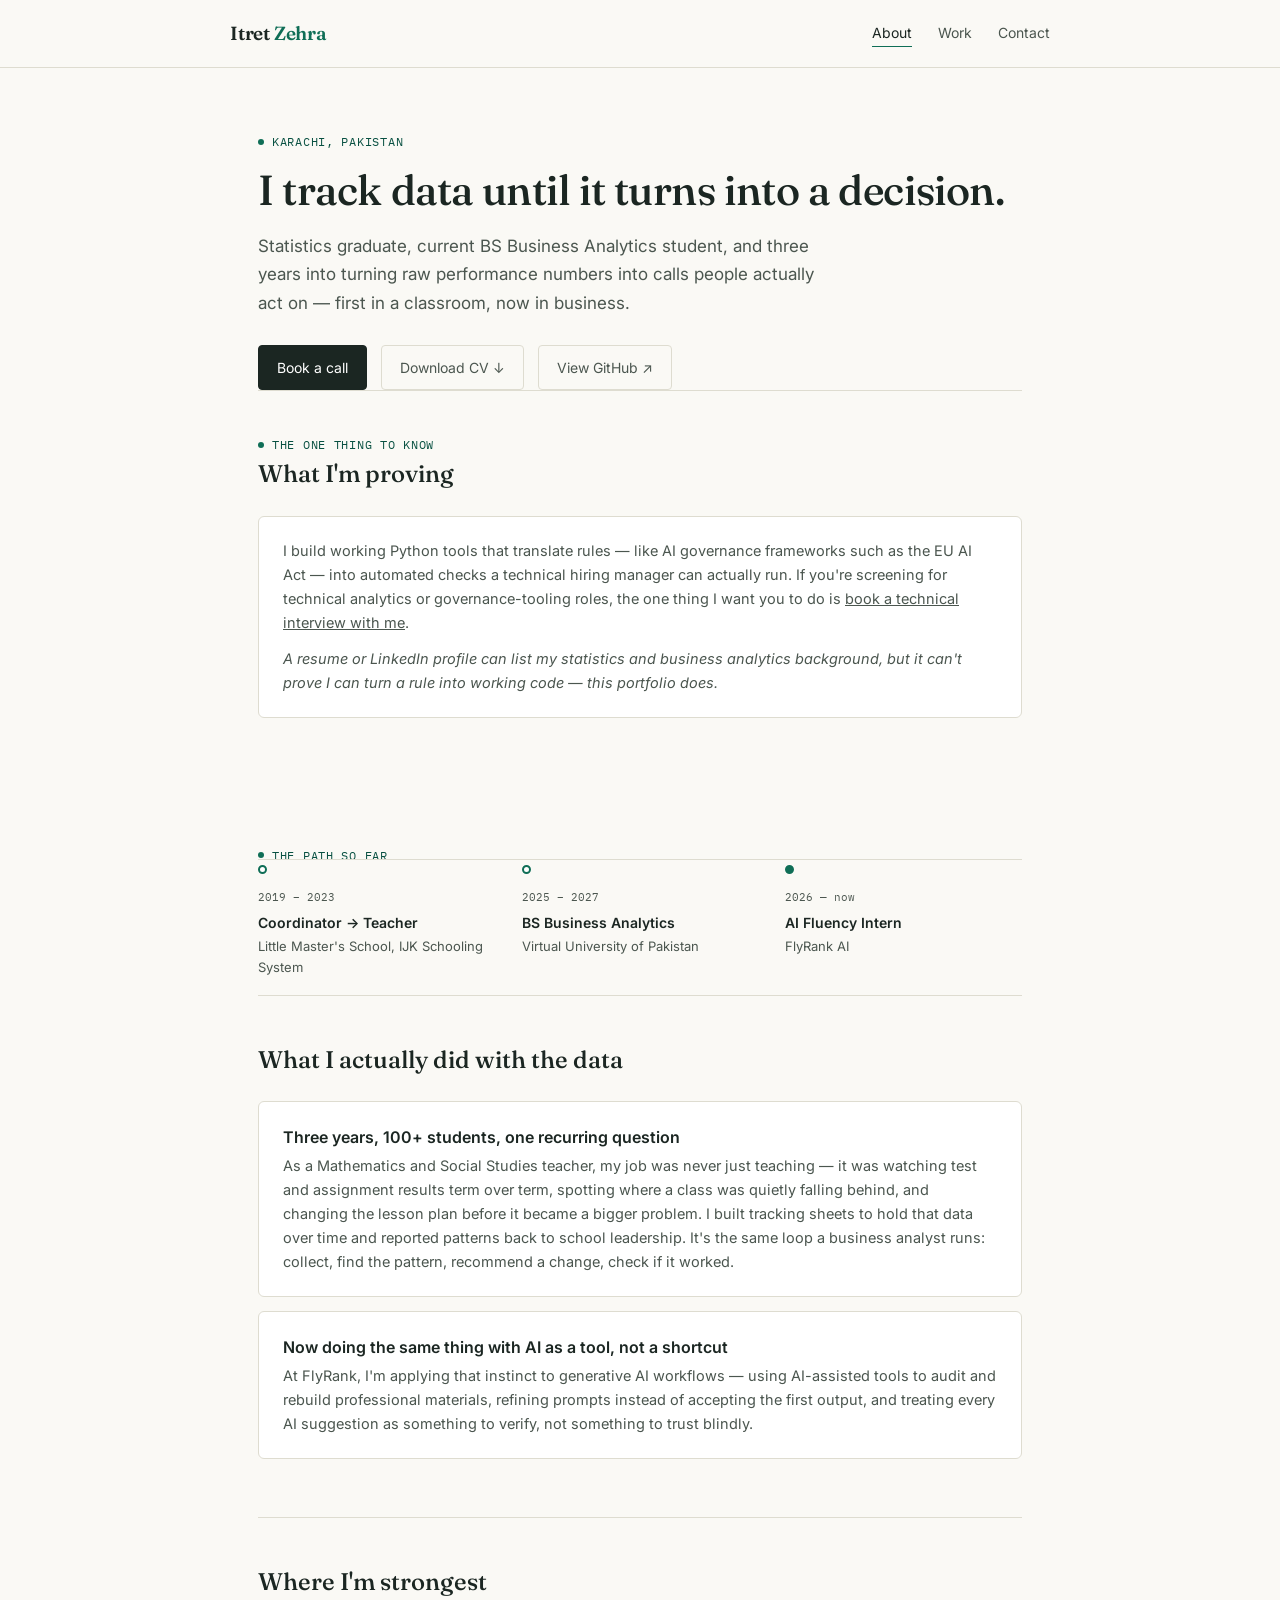
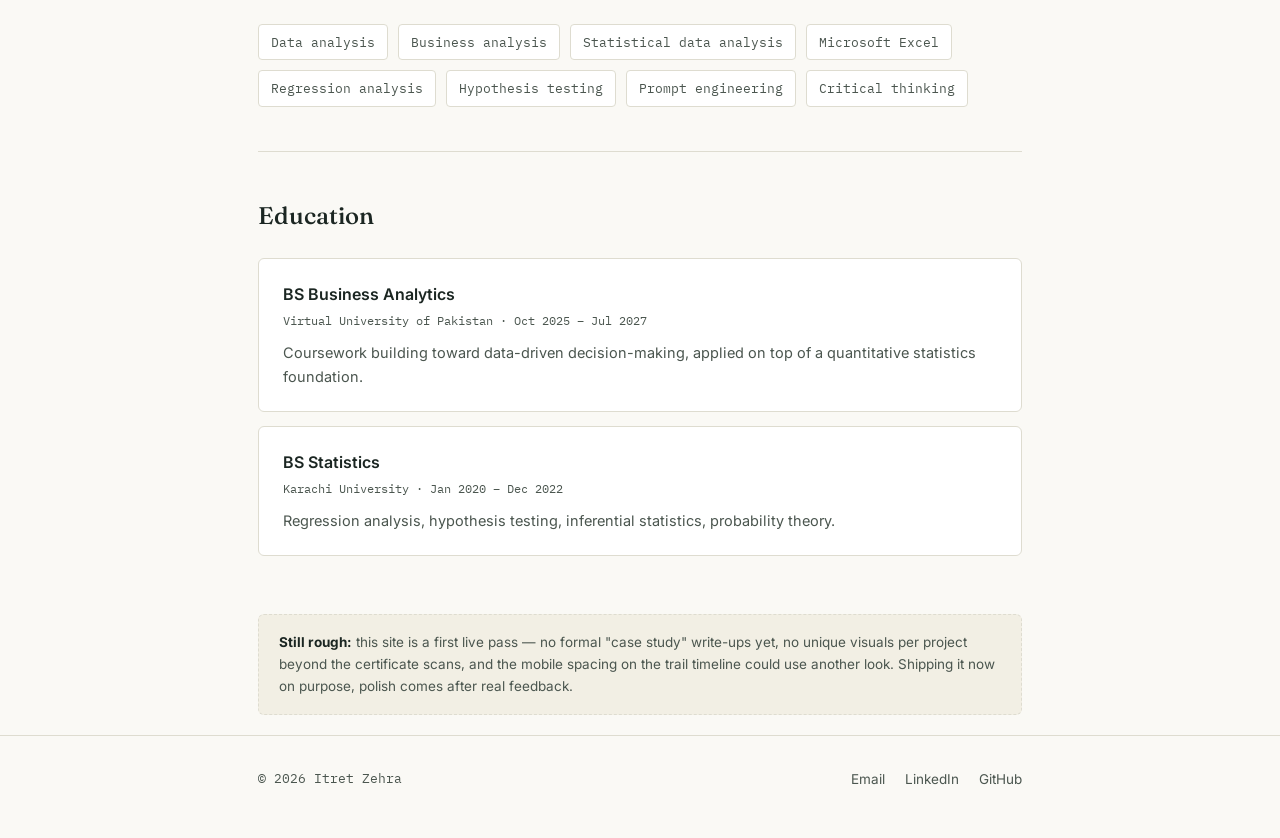
==== index.html @ 7775c446 "Initial site upload" ====
<!DOCTYPE html>
<html lang="en">
<head>
<meta charset="UTF-8">
<meta name="viewport" content="width=device-width, initial-scale=1.0">
<title>Itret Zehra — Business Analyst in Training</title>
<meta name="description" content="Portfolio of Itret Zehra, a Statistics graduate and Business Analytics student transitioning into business analysis.">
  <meta property="og:title" content="Itret Zehra — Business Analyst in Training">
<meta property="og:description" content="Portfolio of Itret Zehra, a Statistics graduate and Business Analytics student transitioning into business analytics.">
<meta property="og:type" content="website">
<meta property="og:url" content="https://itretzehra-max.github.io/">
<meta property="og:image" content="https://itretzehra-max.github.io/assets/og-image.png">
<meta property="og:image:width" content="1200">
<meta property="og:image:height" content="630">
<meta name="twitter:card" content="summary_large_image">
<meta name="twitter:title" content="Itret Zehra — Business Analyst in Training">
<meta name="twitter:description" content="Portfolio of Itret Zehra, a Statistics graduate and Business Analytics student transitioning into business analysis.">
<meta name="twitter:image" content="https://itretzehra-max.github.io/assets/og-image.png">
<link rel="icon" type="image/png" sizes="32x32" href="assets/favicon-32.png">
<link rel="icon" type="image/png" sizes="16x16" href="assets/favicon-16.png">
<link rel="apple-touch-icon" sizes="180x180" href="assets/apple-touch-icon.png">
<link rel="stylesheet" href="style.css">
</head>
<body>

<header class="site">
  <div class="wrap navrow">
    <a class="brand" href="index.html">Itret <span>Zehra</span></a>
    <nav class="links">
      <a href="index.html" class="active">About</a>
      <a href="projects.html">Work</a>
      <a href="contact.html">Contact</a>
    </nav>
  </div>
</header>

<main class="wrap">

  <section class="hero" style="border-top:none;padding-bottom:0;">
    <div class="eyebrow">Karachi, Pakistan</div>
    <h1>I track data until it turns into a decision.</h1>
    <p class="lede">
      Statistics graduate, current BS Business Analytics student, and three years into
      turning raw performance numbers into calls people actually act on — first in a
      classroom, now in business.
    </p>
    <div class="actions">
      <a class="btn primary" href="https://calendly.com/itretzehra/30min" target="_blank" rel="noopener">Book a call</a>
      <a class="btn ghost" href="itret-zehra-cv.pdf" target="_blank" rel="noopener">Download CV ↓</a>
      <a class="btn ghost" href="https://github.com/itretzehra-max/flyrank-project" target="_blank" rel="noopener">View GitHub ↗</a>
    </div>
  
    <section>
      <div class="eyebrow">The one thing to know</div>
      <h2>What I'm proving</h2>
      <div class="card">
        <p>
          I build working Python tools that translate rules — like AI governance
          frameworks such as the EU AI Act — into automated checks a technical
          hiring manager can actually run. If you're screening for technical
          analytics or governance-tooling roles, the one thing I want you to do
          is <a href="https://calendly.com/itretzehra/30min">book a technical interview with me</a>.
        </p>
        <p style="margin-top:0.75rem;">
          <em>A resume or LinkedIn profile can list my statistics and business
          analytics background, but it can't prove I can turn a rule into
          working code — this portfolio does.</em>
        </p>
      </div>
    </section>

  <section class="trail" style="border-top:none;">
    <div class="eyebrow">The path so far</div>
    <div class="trail-line"></div>
    <div class="trail-points">
      <div class="trail-point">
        <div class="trail-dot"></div>
        <div class="trail-year">2019 – 2023</div>
        <div class="trail-role">Coordinator → Teacher</div>
        <div class="trail-org">Little Master's School, IJK Schooling System</div>
      </div>
      <div class="trail-point">
        <div class="trail-dot"></div>
        <div class="trail-year">2025 – 2027</div>
        <div class="trail-role">BS Business Analytics</div>
        <div class="trail-org">Virtual University of Pakistan</div>
      </div>
      <div class="trail-point current">
        <div class="trail-dot"></div>
        <div class="trail-year">2026 — now</div>
        <div class="trail-role">AI Fluency Intern</div>
        <div class="trail-org">FlyRank AI</div>
      </div>
    </div>
  </section>

  <section>
    <h2>What I actually did with the data</h2>
    <div class="card">
      <h3>Three years, 100+ students, one recurring question</h3>
      <p>
        As a Mathematics and Social Studies teacher, my job was never just teaching — it was
        watching test and assignment results term over term, spotting where a class was
        quietly falling behind, and changing the lesson plan before it became a bigger problem.
        I built tracking sheets to hold that data over time and reported patterns back to
        school leadership. It's the same loop a business analyst runs: collect, find the
        pattern, recommend a change, check if it worked.
      </p>
    </div>
    <div class="card">
      <h3>Now doing the same thing with AI as a tool, not a shortcut</h3>
      <p>
        At FlyRank, I'm applying that instinct to generative AI workflows — using AI-assisted
        tools to audit and rebuild professional materials, refining prompts instead of
        accepting the first output, and treating every AI suggestion as something to verify,
        not something to trust blindly.
      </p>
    </div>
  </section>

  <section>
    <h2>Where I'm strongest</h2>
    <div class="skills">
      <span class="skill">Data analysis</span>
      <span class="skill">Business analysis</span>
      <span class="skill">Statistical data analysis</span>
      <span class="skill">Microsoft Excel</span>
      <span class="skill">Regression analysis</span>
      <span class="skill">Hypothesis testing</span>
      <span class="skill">Prompt engineering</span>
      <span class="skill">Critical thinking</span>
    </div>
  </section>

  <section>
    <h2>Education</h2>
    <div class="card">
      <h3>BS Business Analytics</h3>
      <div class="meta">Virtual University of Pakistan · Oct 2025 – Jul 2027</div>
      <p>Coursework building toward data-driven decision-making, applied on top of a
      quantitative statistics foundation.</p>
    </div>
    <div class="card">
      <h3>BS Statistics</h3>
      <div class="meta">Karachi University · Jan 2020 – Dec 2022</div>
      <p>Regression analysis, hypothesis testing, inferential statistics, probability theory.</p>
    </div>
  </section>

  <div class="honest">
    <strong>Still rough:</strong> this site is a first live pass — no formal
    "case study" write-ups yet, no unique visuals per project beyond the certificate
    scans, and the mobile spacing on the trail timeline could use another look.
    Shipping it now on purpose, polish comes after real feedback.
  </div>

</main>

<footer>
  <div class="wrap">
    <span class="small">© 2026 Itret Zehra</span>
    <div class="flinks">
      <a href="mailto:itretzehra@gmail.com">Email</a>
      <a href="https://www.linkedin.com/in/itretzehra-099069327" target="_blank" rel="noopener">LinkedIn</a>
      <a href="https://github.com/itretzehra-max/flyrank-project" target="_blank" rel="noopener">GitHub</a>
    </div>
  </div>
</footer>

</body>
</html>
---- style.css ----
@import url('https://fonts.googleapis.com/css2?family=Fraunces:opsz,wght@9..144,400;9..144,500;9..144,600&family=Inter:wght@400;500;600&family=IBM+Plex+Mono:wght@400;500&display=swap');

:root{
  --bg:#FAF9F5;
  --ink:#1B2622;
  --ink-soft:#4B564F;
  --line:#DEDCD0;
  --teal:#0F6E56;
  --teal-deep:#085041;
  --paper:#FFFFFF;
}

*{box-sizing:border-box;}
html{scroll-behavior:smooth;}
body{
  margin:0;
  background:var(--bg);
  color:var(--ink);
  font-family:'Inter',sans-serif;
  font-size:16px;
  line-height:1.65;
}

::selection{background:var(--teal);color:#fff;}

a{color:inherit;}

.wrap{
  max-width:820px;
  margin:0 auto;
  padding:0 28px;
}

/* Nav */
header.site{
  border-bottom:1px solid var(--line);
  position:sticky;
  top:0;
  background:rgba(250,249,245,0.92);
  backdrop-filter:blur(6px);
  z-index:10;
}
.navrow{
  display:flex;
  align-items:center;
  justify-content:space-between;
  padding:18px 0;
}
.brand{
  font-family:'Fraunces',serif;
  font-weight:600;
  font-size:19px;
  letter-spacing:-0.01em;
  text-decoration:none;
}
.brand span{color:var(--teal);}
nav.links{display:flex;gap:26px;}
nav.links a{
  text-decoration:none;
  font-size:14px;
  color:var(--ink-soft);
  border-bottom:1px solid transparent;
  padding-bottom:2px;
  transition:border-color .15s ease, color .15s ease;
}
nav.links a:hover, nav.links a.active{
  color:var(--ink);
  border-bottom-color:var(--teal);
}

/* Eyebrow / labels */
.eyebrow{
  font-family:'IBM Plex Mono',monospace;
  font-size:12px;
  letter-spacing:0.06em;
  text-transform:uppercase;
  color:var(--teal-deep);
  display:flex;
  align-items:center;
  gap:8px;
}
.eyebrow::before{
  content:'';
  width:6px;height:6px;border-radius:50%;
  background:var(--teal);
  display:inline-block;
}

/* Hero */
.hero{padding:64px 0 48px;}
.hero h1{
  font-family:'Fraunces',serif;
  font-weight:500;
  font-size:42px;
  line-height:1.15;
  margin:14px 0 18px;
  letter-spacing:-0.01em;
}
.hero p.lede{
  font-size:17px;
  color:var(--ink-soft);
  max-width:560px;
  margin:0 0 28px;
}
.hero .actions{display:flex;gap:14px;flex-wrap:wrap;}
.btn{
  display:inline-flex;
  align-items:center;
  gap:8px;
  padding:10px 18px;
  border-radius:4px;
  font-size:14px;
  text-decoration:none;
  border:1px solid var(--ink);
}
.btn.primary{background:var(--ink);color:var(--paper);}
.btn.ghost{border-color:var(--line);color:var(--ink-soft);}
.btn:hover{opacity:0.85;}

/* Trail: the signature element - a horizontal data-trail timeline */
.trail{
  position:relative;
  padding:34px 0 8px;
  margin:36px 0 8px;
}
.trail-line{
  position:absolute;
  top:47px;
  left:0;right:0;
  height:1px;
  background:var(--line);
}
.trail-points{
  display:flex;
  justify-content:space-between;
  position:relative;
}
.trail-point{
  display:flex;
  flex-direction:column;
  align-items:flex-start;
  width:31%;
}
.trail-dot{
  width:9px;height:9px;border-radius:50%;
  background:var(--paper);
  border:2px solid var(--teal);
  margin-bottom:14px;
  z-index:1;
}
.trail-point.current .trail-dot{background:var(--teal);}
.trail-year{
  font-family:'IBM Plex Mono',monospace;
  font-size:11px;
  color:var(--ink-soft);
  margin-bottom:4px;
}
.trail-role{font-weight:600;font-size:14px;margin-bottom:2px;}
.trail-org{font-size:13px;color:var(--ink-soft);}

/* Sections */
section{padding:44px 0;border-top:1px solid var(--line);}
section h2{
  font-family:'Fraunces',serif;
  font-weight:500;
  font-size:24px;
  margin:0 0 22px;
}

/* Cards */
.card{
  background:var(--paper);
  border:1px solid var(--line);
  border-radius:6px;
  padding:22px 24px;
  margin-bottom:14px;
}
.card h3{
  font-size:16px;
  margin:0 0 4px;
  font-weight:600;
}
.card .meta{
  font-family:'IBM Plex Mono',monospace;
  font-size:12px;
  color:var(--ink-soft);
  margin-bottom:10px;
}
.card p{margin:0;color:var(--ink-soft);font-size:14.5px;}
.card ul{margin:10px 0 0;padding-left:18px;color:var(--ink-soft);font-size:14.5px;}
.card ul li{margin-bottom:6px;}

/* Skills grid */
.skills{
  display:flex;
  flex-wrap:wrap;
  gap:10px;
}
.skill{
  font-family:'IBM Plex Mono',monospace;
  font-size:12.5px;
  padding:7px 12px;
  border:1px solid var(--line);
  border-radius:4px;
  background:var(--paper);
  color:var(--ink-soft);
}

/* Cert grid */
.certgrid{
  display:grid;
  grid-template-columns:1fr 1fr;
  gap:14px;
}
@media (max-width:620px){.certgrid{grid-template-columns:1fr;}}

/* Footer */
footer{
  border-top:1px solid var(--line);
  padding:32px 0 48px;
  margin-top:20px;
}
footer .wrap{
  display:flex;
  justify-content:space-between;
  align-items:center;
  flex-wrap:wrap;
  gap:14px;
}
footer .flinks{display:flex;gap:20px;}
footer a{font-size:13.5px;color:var(--ink-soft);text-decoration:none;}
footer a:hover{color:var(--teal-deep);}
.small{font-size:12.5px;color:var(--ink-soft);font-family:'IBM Plex Mono',monospace;}

/* Still-ugly note (assignment requirement, kept visible + honest) */
.honest{
  background:#F2EFE4;
  border:1px dashed var(--line);
  border-radius:6px;
  padding:16px 20px;
  font-size:13.5px;
  color:var(--ink-soft);
}
.honest strong{color:var(--ink);}

@media (max-width:640px){
  .hero h1{font-size:32px;}
  .trail-points{flex-direction:column;gap:20px;}
  .trail-point{width:100%;}
  .trail-line{display:none;}
  /* --- Week 3: interactivity & visual rhythm --- */

/* Cards lift subtly on hover — signals "this is worth reading" */
.card{
  transition: transform .18s ease, box-shadow .18s ease, border-color .18s ease;
}
.card:hover{
  transform: translateY(-3px);
  box-shadow: 0 8px 24px rgba(15,110,86,0.08);
  border-color: var(--teal);
}

/* Skill tags get a small hover state too, ties accent color through the page */
.skill{
  transition: background .15s ease, color .15s ease, border-color .15s ease;
}
.skill:hover{
  background: var(--teal);
  color:#fff;
  border-color: var(--teal);
}

/* Trail dots grow slightly on hover — small, tasteful motion on your signature element */
.trail-dot{
  transition: transform .15s ease;
}
.trail-point:hover .trail-dot{
  transform: scale(1.3);
}

/* Gentle fade-and-rise on page load so content doesn't just "appear" */
section, .hero{
  animation: rise .5s ease both;
}
.hero{animation-delay:0s;}
section:nth-of-type(1){animation-delay:.05s;}
section:nth-of-type(2){animation-delay:.1s;}
section:nth-of-type(3){animation-delay:.15s;}
section:nth-of-type(4){animation-delay:.2s;}

@keyframes rise{
  from{opacity:0; transform:translateY(10px);}
  to{opacity:1; transform:translateY(0);}
}

/* Respect users who prefer no motion */
@media (prefers-reduced-motion: reduce){
  .card, .skill, .trail-dot, section, .hero{
    animation:none;
    transition:none;
  }
}
}
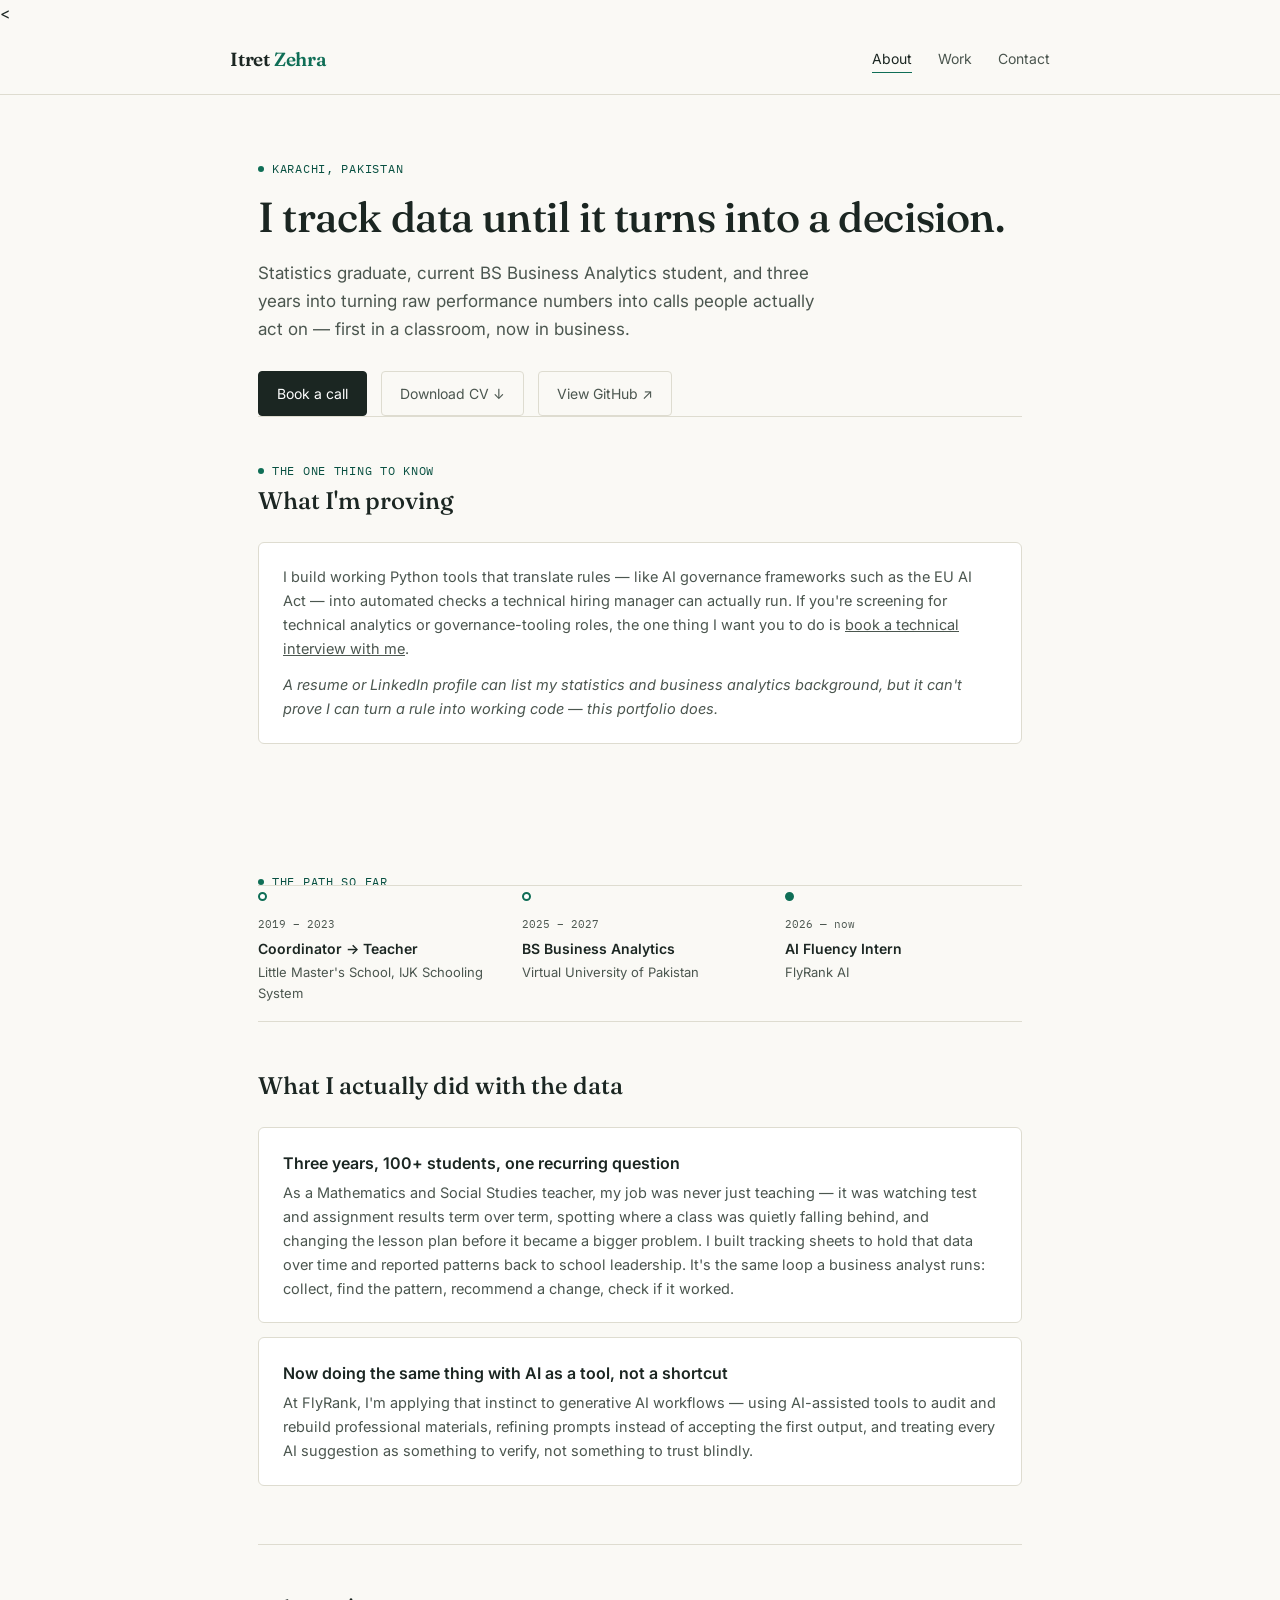
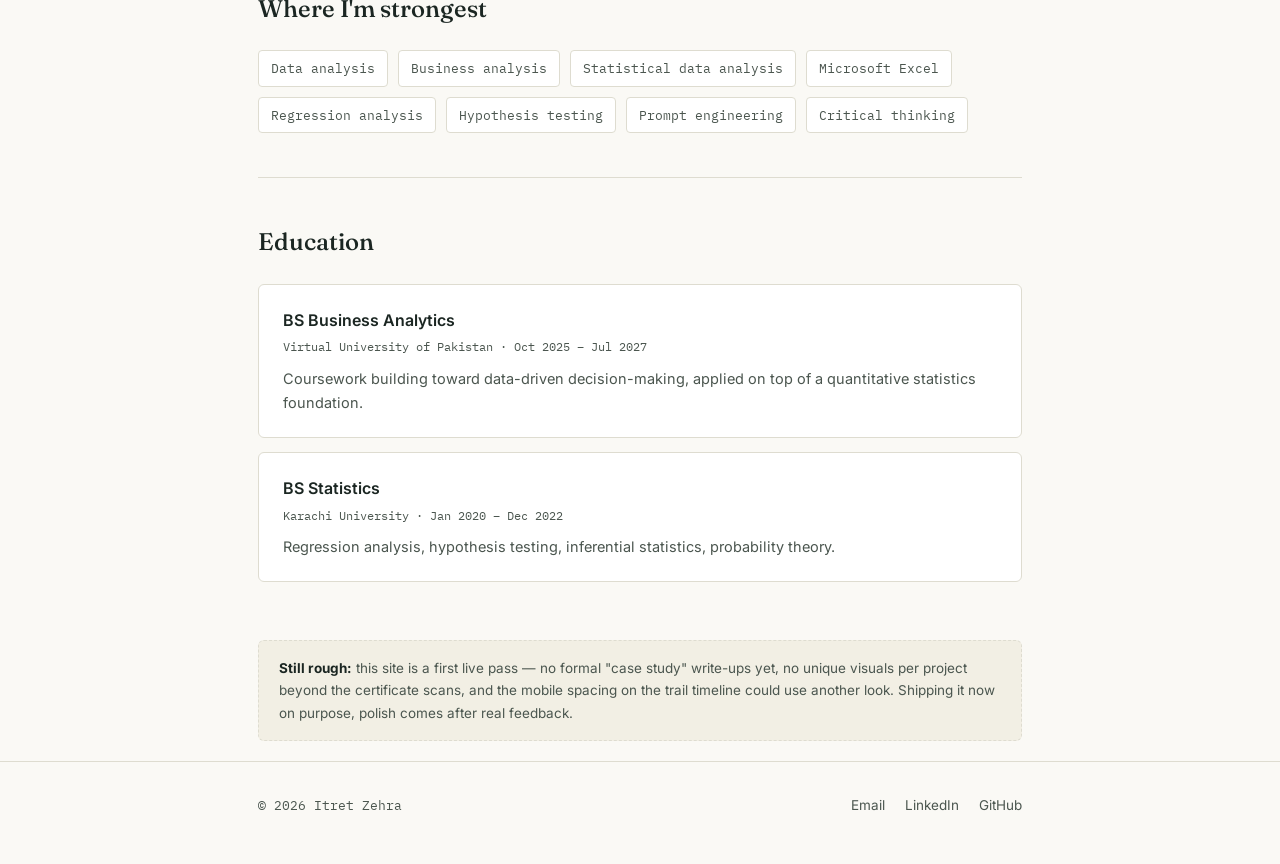
==== commit 68108b70: "Add analytics" ====
--- a/index.html
+++ b/index.html
@@ -20,7 +20,10 @@
 <link rel="icon" type="image/png" sizes="16x16" href="assets/favicon-16.png">
 <link rel="apple-touch-icon" sizes="180x180" href="assets/apple-touch-icon.png">
 <link rel="stylesheet" href="style.css">
-</head>
+<<!-- Cloudflare Web Analytics -->
+<script type="module" src="https://static.cloudflareinsights.com/beacon.min.js" data-cf-beacon='{"token": "8ff88d904a914a99aacafa4775147bc5"}'></script>
+<!-- End Cloudflare Web Analytics -->
+  </head>
 <body>
 
 <header class="site">
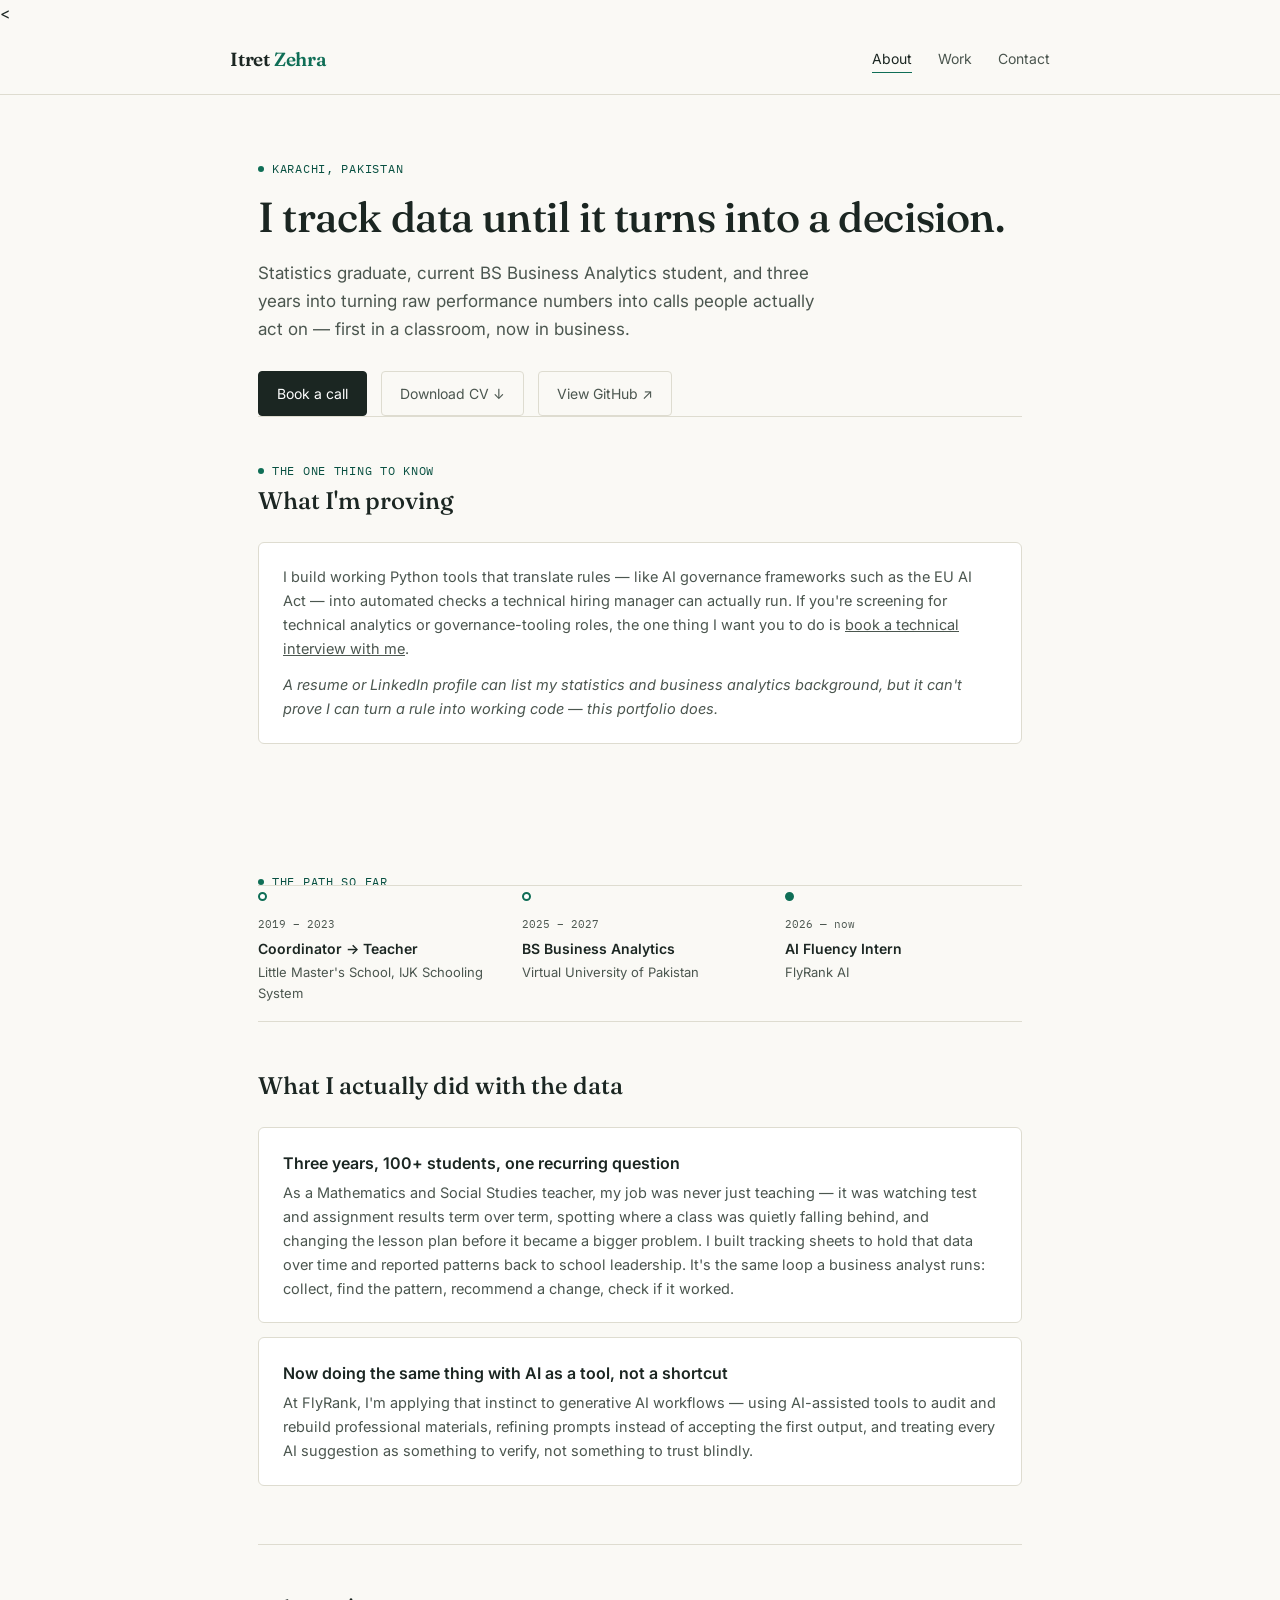
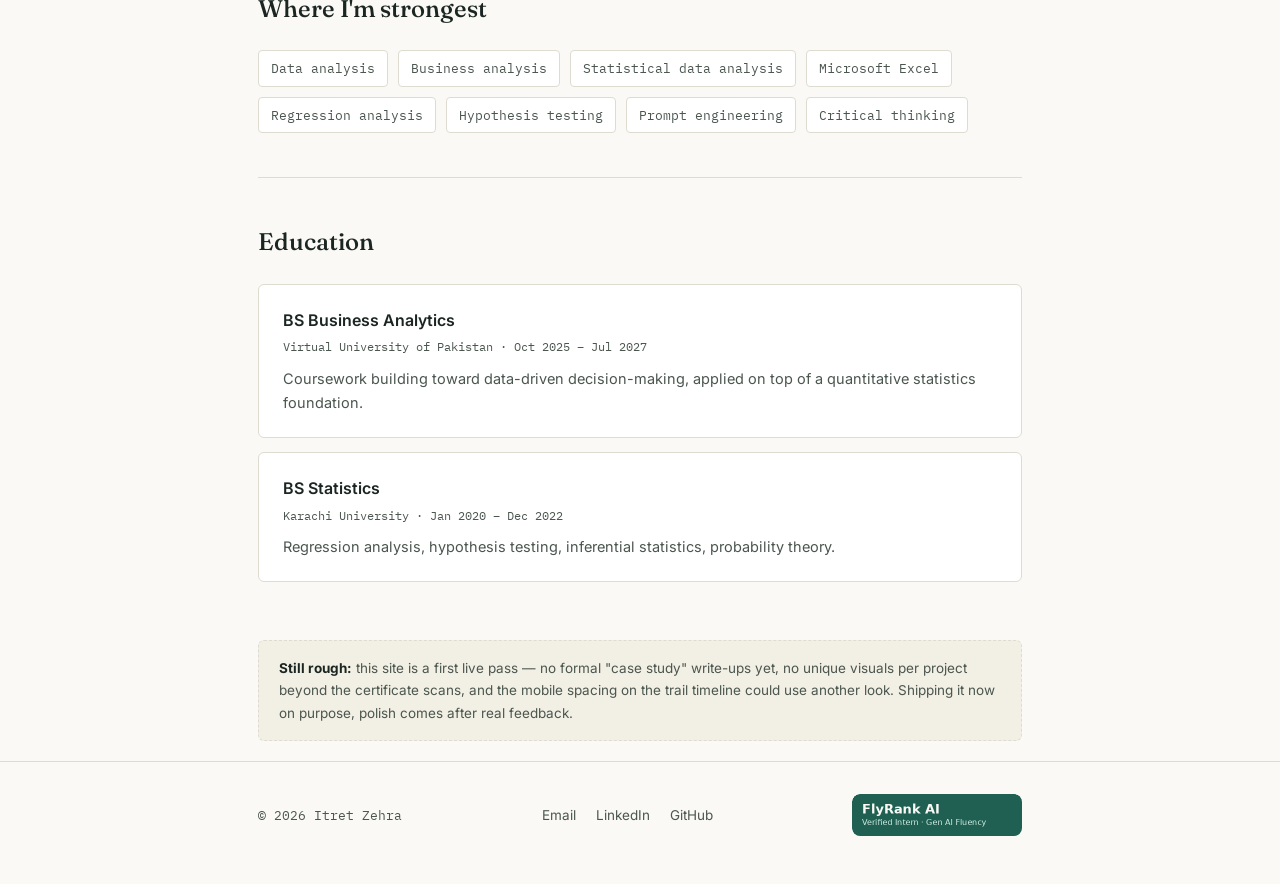
==== commit 6a4c23a5: "Update index.html" ====
--- a/index.html
+++ b/index.html
@@ -21,7 +21,7 @@
 <link rel="apple-touch-icon" sizes="180x180" href="assets/apple-touch-icon.png">
 <link rel="stylesheet" href="style.css">
 <<!-- Cloudflare Web Analytics -->
-<script type="module" src="https://static.cloudflareinsights.com/beacon.min.js" data-cf-beacon='{"token": "8ff88d904a914a99aacafa4775147bc5"}'></script>
+<script type="module" src="https://static.cloudflareinsights.com/beacon.min.js"data-cf-beacon='{"token": "6bbcd8b20c4f4e0a93c7d015f82e0009"}'></script>
 <!-- End Cloudflare Web Analytics -->
   </head>
 <body>
@@ -164,9 +164,12 @@
     <span class="small">© 2026 Itret Zehra</span>
     <div class="flinks">
       <a href="mailto:itretzehra@gmail.com">Email</a>
-      <a href="https://www.linkedin.com/in/itretzehra-099069327" target="_blank" rel="noopener">LinkedIn</a>
+      <a href="https://www.linkedin.com/in/itret-zehra-099069327" target="_blank" rel="noopener">LinkedIn</a>
       <a href="https://github.com/itretzehra-max/flyrank-project" target="_blank" rel="noopener">GitHub</a>
     </div>
+    <a href="https://internship.flyrank.ai/verify?id=FR-D1-B55E4-68339" target="_blank" rel="noopener" class="flyrank-badge">
+      <img src="assets/flyrank-badge.png" alt="FlyRank AI Verified Intern - General AI Fluency" width="170" height="42">
+    </a>
   </div>
 </footer>
 
--- a/style.css
+++ b/style.css
@@ -230,6 +230,9 @@
 footer .flinks{display:flex;gap:20px;}
 footer a{font-size:13.5px;color:var(--ink-soft);text-decoration:none;}
 footer a:hover{color:var(--teal-deep);}
+.flyrank-badge{display:inline-block;line-height:0;opacity:.9;transition:opacity .15s ease;}
+.flyrank-badge:hover{opacity:1;}
+.flyrank-badge img{display:block;border-radius:8px;}
 .small{font-size:12.5px;color:var(--ink-soft);font-family:'IBM Plex Mono',monospace;}
 
 /* Still-ugly note (assignment requirement, kept visible + honest) */
